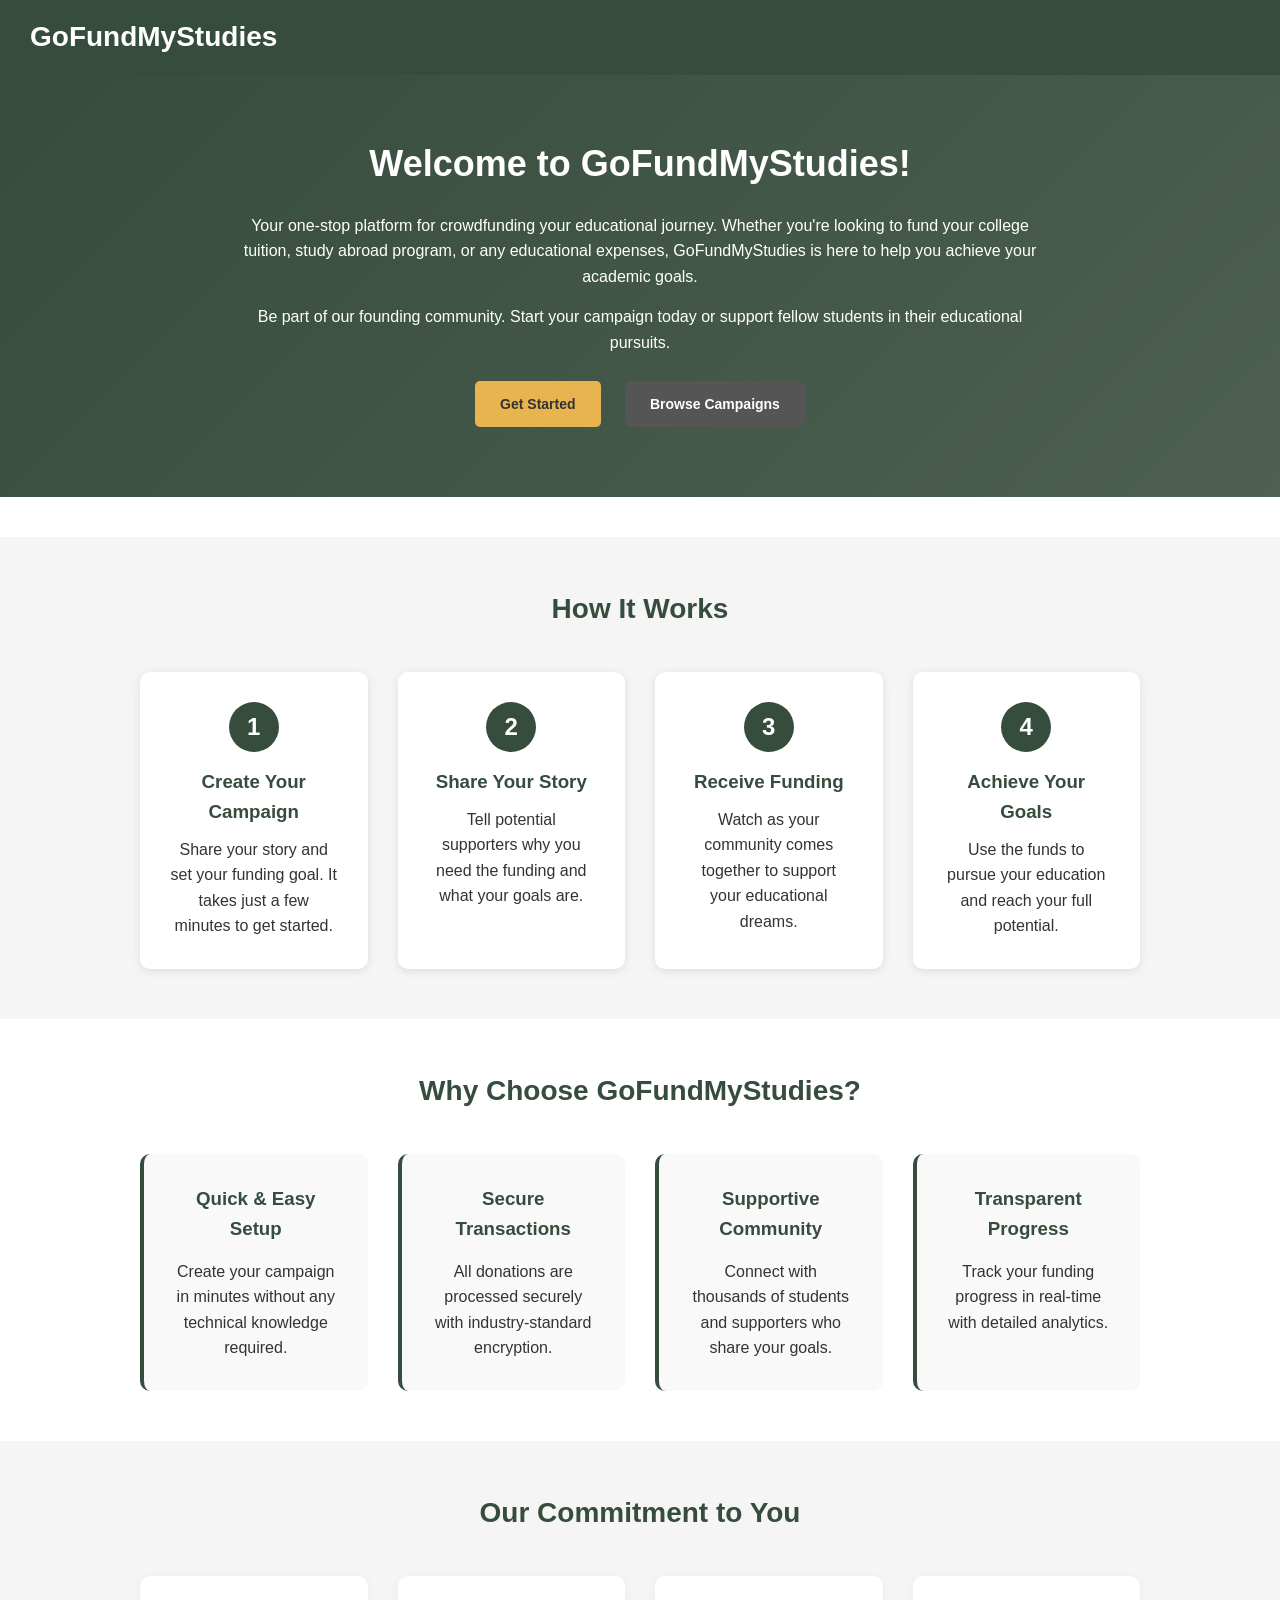
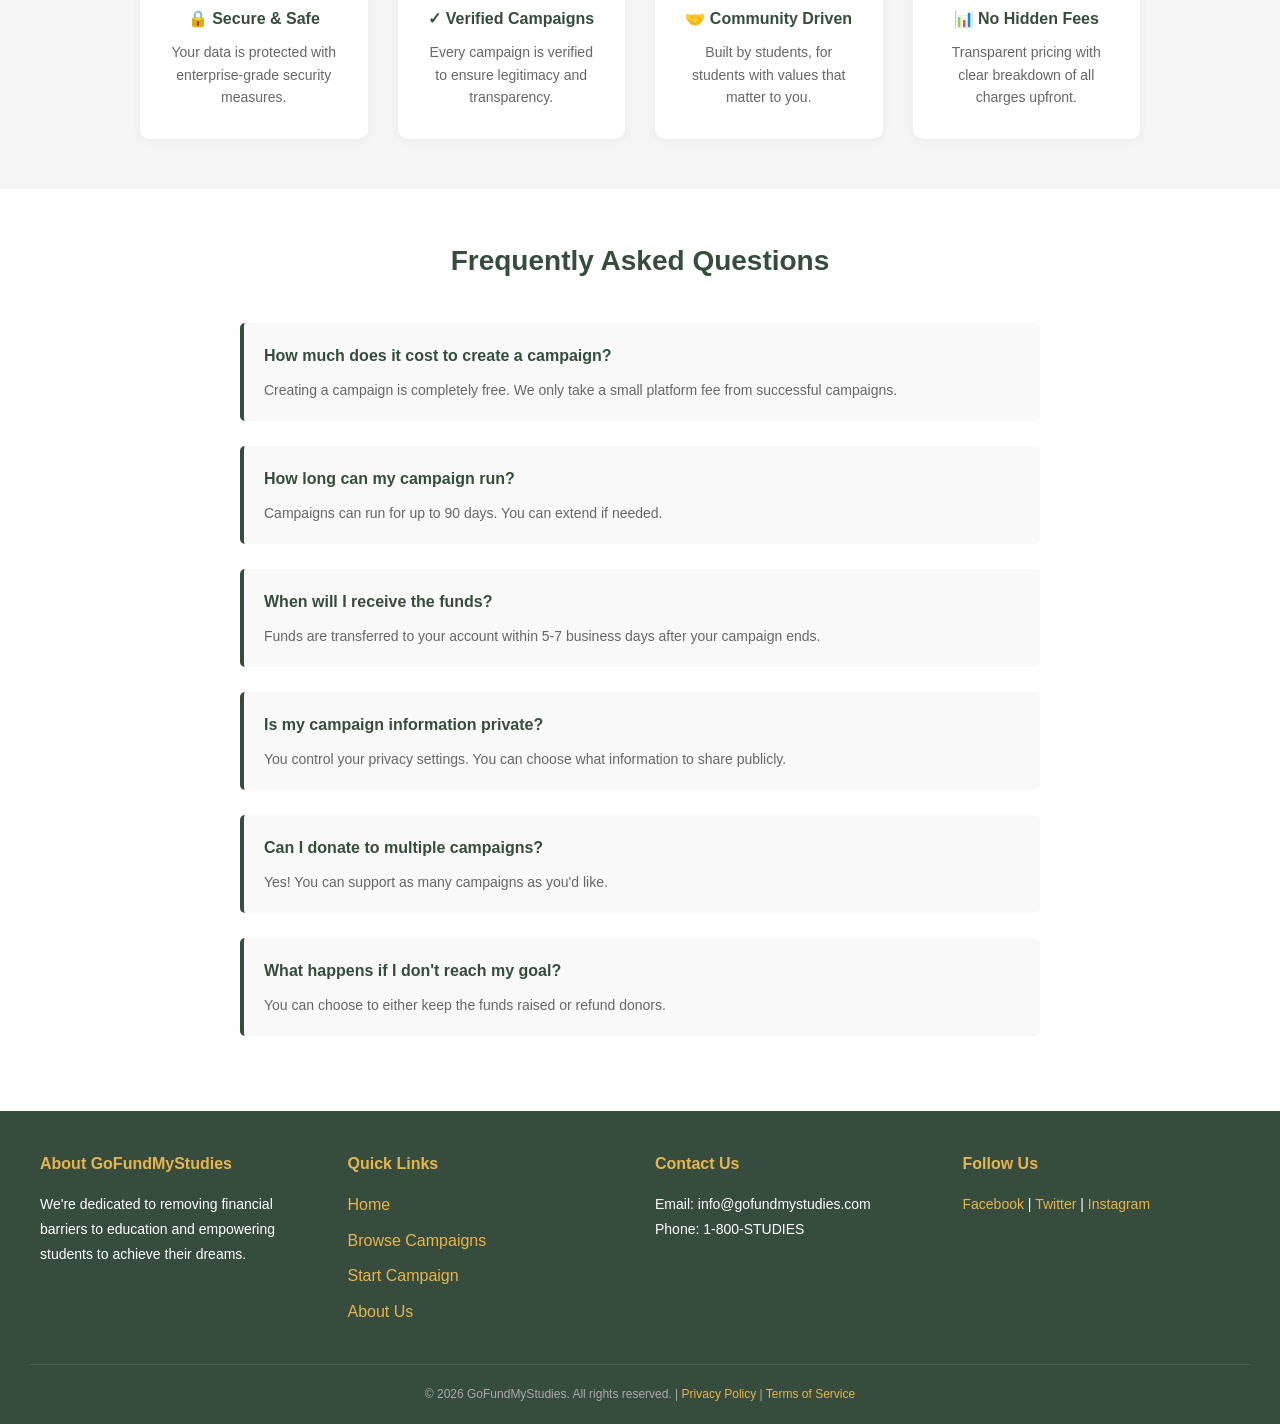
==== index.html @ ec7dfa26 "File restructured for deployment" ====
<!DOCTYPE html>
<html lang="en">
<head>
    <meta charset="UTF-8">
    <meta name="viewport" content="width=device-width, initial-scale=1.0">
    <title>GoFundMyStudies</title>
    <link rel="stylesheet" href="style.css">
</head>
<body>
    <div class="header">
        <h1>GoFundMyStudies</h1>
    </div>

    <!-- Hero Section -->
    <div class="hero">
        <div class="hero-content">
            <h2>Welcome to GoFundMyStudies!</h2>
            <p>Your one-stop platform for crowdfunding your educational journey. Whether you're looking to fund your college tuition, study abroad program, or any educational expenses, GoFundMyStudies is here to help you achieve your academic goals.</p>
            <p>Be part of our founding community. Start your campaign today or support fellow students in their educational pursuits.</p>
            <a href="signup.html" class="signup">Get Started</a>
            <a href="browse.html" class="secondary-btn">Browse Campaigns</a>
        </div>
    </div>

    <!-- How It Works Section -->
    <div class="how-it-works">
        <h2>How It Works</h2>
        <div class="steps-container">
            <div class="step">
                <div class="step-number">1</div>
                <h3>Create Your Campaign</h3>
                <p>Share your story and set your funding goal. It takes just a few minutes to get started.</p>
            </div>
            <div class="step">
                <div class="step-number">2</div>
                <h3>Share Your Story</h3>
                <p>Tell potential supporters why you need the funding and what your goals are.</p>
            </div>
            <div class="step">
                <div class="step-number">3</div>
                <h3>Receive Funding</h3>
                <p>Watch as your community comes together to support your educational dreams.</p>
            </div>
            <div class="step">
                <div class="step-number">4</div>
                <h3>Achieve Your Goals</h3>
                <p>Use the funds to pursue your education and reach your full potential.</p>
            </div>
        </div>
    </div>

    <!-- Features Section -->
    <div class="features">
        <h2>Why Choose GoFundMyStudies?</h2>
        <div class="features-container">
            <div class="feature-card">
                <h3>Quick & Easy Setup</h3>
                <p>Create your campaign in minutes without any technical knowledge required.</p>
            </div>
            <div class="feature-card">
                <h3>Secure Transactions</h3>
                <p>All donations are processed securely with industry-standard encryption.</p>
            </div>
            <div class="feature-card">
                <h3>Supportive Community</h3>
                <p>Connect with thousands of students and supporters who share your goals.</p>
            </div>
            <div class="feature-card">
                <h3>Transparent Progress</h3>
                <p>Track your funding progress in real-time with detailed analytics.</p>
            </div>
        </div>
    </div>

    <!-- Trust Elements Section -->
    <div class="trust-elements">
        <h2>Our Commitment to You</h2>
        <div class="trust-container">
            <div class="trust-item">
                <h3>🔒 Secure & Safe</h3>
                <p>Your data is protected with enterprise-grade security measures.</p>
            </div>
            <div class="trust-item">
                <h3>✓ Verified Campaigns</h3>
                <p>Every campaign is verified to ensure legitimacy and transparency.</p>
            </div>
            <div class="trust-item">
                <h3>🤝 Community Driven</h3>
                <p>Built by students, for students with values that matter to you.</p>
            </div>
            <div class="trust-item">
                <h3>📊 No Hidden Fees</h3>
                <p>Transparent pricing with clear breakdown of all charges upfront.</p>
            </div>
        </div>
    </div>

    <!-- FAQ Section -->
    <div class="faq">
        <h2>Frequently Asked Questions</h2>
        <div class="faq-container">
            <div class="faq-item">
                <h3>How much does it cost to create a campaign?</h3>
                <p>Creating a campaign is completely free. We only take a small platform fee from successful campaigns.</p>
            </div>
            <div class="faq-item">
                <h3>How long can my campaign run?</h3>
                <p>Campaigns can run for up to 90 days. You can extend if needed.</p>
            </div>
            <div class="faq-item">
                <h3>When will I receive the funds?</h3>
                <p>Funds are transferred to your account within 5-7 business days after your campaign ends.</p>
            </div>
            <div class="faq-item">
                <h3>Is my campaign information private?</h3>
                <p>You control your privacy settings. You can choose what information to share publicly.</p>
            </div>
            <div class="faq-item">
                <h3>Can I donate to multiple campaigns?</h3>
                <p>Yes! You can support as many campaigns as you'd like.</p>
            </div>
            <div class="faq-item">
                <h3>What happens if I don't reach my goal?</h3>
                <p>You can choose to either keep the funds raised or refund donors.</p>
            </div>
        </div>
    </div>

    <!-- Footer -->
    <footer class="footer">
        <div class="footer-content">
            <div class="footer-section">
                <h4>About GoFundMyStudies</h4>
                <p>We're dedicated to removing financial barriers to education and empowering students to achieve their dreams.</p>
            </div>
            <div class="footer-section">
                <h4>Quick Links</h4>
                <ul>
                    <li><a href="#home">Home</a></li>
                    <li><a href="browse.html">Browse Campaigns</a></li>
                    <li><a href="signup.html">Start Campaign</a></li>
                    <li><a href="#about">About Us</a></li>
                </ul>
            </div>
            <div class="footer-section">
                <h4>Contact Us</h4>
                <p>Email: info@gofundmystudies.com</p>
                <p>Phone: 1-800-STUDIES</p>
            </div>
            <div class="footer-section">
                <h4>Follow Us</h4>
                <p>
                    <a href="#facebook">Facebook</a> | 
                    <a href="#twitter">Twitter</a> | 
                    <a href="#instagram">Instagram</a>
                </p>
            </div>
        </div>
        <div class="footer-bottom">
            <p>&copy; 2026 GoFundMyStudies. All rights reserved. | <a href="#privacy">Privacy Policy</a> | <a href="#terms">Terms of Service</a></p>
        </div>
    </footer>
</body>
</html>
---- style.css ----
* {
    margin: 0;
    padding: 0;
    box-sizing: border-box;
}

body {
    font-family: 'Segoe UI', Tahoma, Geneva, Verdana, sans-serif;
    line-height: 1.6;
    color: #333;
}

/* Header */
.header {
    background-color: #364c3c;
    color: white;
    padding: 15px 30px;
    text-align: left;
    position: fixed;
    width: 100%;
    top: 0;
    z-index: 1000;
}

.header h1 {
    font-size: 28px;
    margin-bottom: 0;
}

/* Hero Section */
.hero {
    background: linear-gradient(135deg, #364c3c 0%, #4d6052 100%);
    color: white;
    padding: 60px 30px;
    text-align: center;
    margin-bottom: 40px;
    margin-top: 75px;
}

.hero-content h2 {
    font-size: 36px;
    margin-bottom: 20px;
}

.hero-content p {
    font-size: 16px;
    margin-bottom: 15px;
    max-width: 800px;
    margin-left: auto;
    margin-right: auto;
}

.signup, .secondary-btn {
    display: inline-block;
    padding: 12px 25px;
    margin: 10px;
    background-color: #e8b44f;
    color: #333;
    text-decoration: none;
    border-radius: 5px;
    font-weight: bold;
    transition: background-color 0.3s;
    cursor: pointer;
    border: none;
    font-size: 14px;
}

.signup:hover, .secondary-btn:hover {
    background-color: #d4a347;
}

.secondary-btn {
    background-color: #555;
    color: white;
}

.secondary-btn:hover {
    background-color: #777;
}

/* How It Works Section */
.how-it-works {
    background-color: #f5f5f5;
    padding: 50px 30px;
    text-align: center;
}

.how-it-works h2 {
    font-size: 28px;
    margin-bottom: 40px;
    color: #364c3c;
}

.steps-container {
    display: grid;
    grid-template-columns: repeat(auto-fit, minmax(200px, 1fr));
    gap: 30px;
    max-width: 1000px;
    margin: 0 auto;
}

.step {
    background: white;
    padding: 30px;
    border-radius: 10px;
    box-shadow: 0 2px 10px rgba(0,0,0,0.1);
    transition: transform 0.3s;
}

.step:hover {
    transform: translateY(-5px);
}

.step-number {
    background-color: #364c3c;
    color: white;
    width: 50px;
    height: 50px;
    border-radius: 50%;
    display: flex;
    align-items: center;
    justify-content: center;
    margin: 0 auto 15px;
    font-weight: bold;
    font-size: 24px;
}

.step h3 {
    color: #364c3c;
    margin-bottom: 10px;
}

/* Features Section */
.features {
    padding: 50px 30px;
    background-color: white;
    text-align: center;
}

.features h2 {
    font-size: 28px;
    margin-bottom: 40px;
    color: #364c3c;
}

.features-container {
    display: grid;
    grid-template-columns: repeat(auto-fit, minmax(220px, 1fr));
    gap: 30px;
    max-width: 1000px;
    margin: 0 auto;
}

.feature-card {
    background-color: #f9f9f9;
    padding: 30px;
    border-radius: 10px;
    border-left: 4px solid #364c3c;
    transition: transform 0.3s;
}

.feature-card:hover {
    transform: translateX(5px);
}

.feature-card h3 {
    color: #364c3c;
    margin-bottom: 15px;
}

/* Statistics Section */
.statistics {
    background-color: #364c3c;
    color: white;
    padding: 50px 30px;
    display: grid;
    grid-template-columns: repeat(auto-fit, minmax(200px, 1fr));
    gap: 30px;
    text-align: center;
}

.stat-box h3 {
    font-size: 36px;
    margin-bottom: 10px;
    color: #e8b44f;
}

.stat-box p {
    font-size: 16px;
}

/* Featured Campaigns Section */
.featured-campaigns {
    padding: 50px 30px;
    background-color: #f5f5f5;
    text-align: center;
}

.featured-campaigns h2 {
    font-size: 28px;
    margin-bottom: 40px;
    color: #364c3c;
}

.campaigns-container {
    display: grid;
    grid-template-columns: repeat(auto-fit, minmax(300px, 1fr));
    gap: 30px;
    max-width: 1000px;
    margin: 0 auto;
}

.campaign-card {
    background: white;
    padding: 25px;
    border-radius: 10px;
    box-shadow: 0 2px 10px rgba(0,0,0,0.1);
    text-align: left;
}

.campaign-image {
    font-size: 50px;
    text-align: center;
    margin-bottom: 15px;
}

.campaign-card h3 {
    color: #364c3c;
    margin-bottom: 10px;
}

.campaign-goal {
    color: #666;
    font-size: 14px;
    margin-bottom: 10px;
}

.progress-bar {
    width: 100%;
    height: 10px;
    background-color: #e0e0e0;
    border-radius: 5px;
    overflow: hidden;
    margin-bottom: 8px;
}

.progress {
    height: 100%;
    background-color: #364c3c;
    border-radius: 5px;
}

.progress-text {
    font-size: 12px;
    color: #666;
    margin-bottom: 10px;
}

.campaign-description {
    color: #555;
    font-size: 14px;
}

/* Testimonials Section */
.testimonials {
    padding: 50px 30px;
    background-color: white;
    text-align: center;
}

.testimonials h2 {
    font-size: 28px;
    margin-bottom: 40px;
    color: #364c3c;
}

.testimonials-container {
    display: grid;
    grid-template-columns: repeat(auto-fit, minmax(280px, 1fr));
    gap: 30px;
    max-width: 1000px;
    margin: 0 auto;
}

.testimonial-card {
    background-color: #f9f9f9;
    padding: 25px;
    border-radius: 10px;
    border-top: 4px solid #e8b44f;
}

.testimonial-text {
    color: #555;
    font-style: italic;
    margin-bottom: 15px;
    font-size: 14px;
}

.testimonial-author {
    color: #364c3c;
    font-weight: bold;
    font-size: 14px;
}

/* Trust Elements Section */
.trust-elements {
    padding: 50px 30px;
    background-color: #f5f5f5;
    text-align: center;
}

.trust-elements h2 {
    font-size: 28px;
    margin-bottom: 40px;
    color: #364c3c;
}

.trust-container {
    display: grid;
    grid-template-columns: repeat(auto-fit, minmax(220px, 1fr));
    gap: 30px;
    max-width: 1000px;
    margin: 0 auto;
}

.trust-item {
    background: white;
    padding: 30px;
    border-radius: 10px;
    box-shadow: 0 2px 10px rgba(0,0,0,0.05);
}

.trust-item h3 {
    color: #364c3c;
    margin-bottom: 10px;
    font-size: 16px;
}

.trust-item p {
    color: #666;
    font-size: 14px;
}

/* FAQ Section */
.faq {
    padding: 50px 30px;
    background-color: white;
}

.faq h2 {
    font-size: 28px;
    margin-bottom: 40px;
    color: #364c3c;
    text-align: center;
}

.faq-container {
    max-width: 800px;
    margin: 0 auto;
}

.faq-item {
    margin-bottom: 25px;
    padding: 20px;
    background-color: #f9f9f9;
    border-radius: 5px;
    border-left: 4px solid #364c3c;
}

.faq-item h3 {
    color: #364c3c;
    margin-bottom: 10px;
    font-size: 16px;
}

.faq-item p {
    color: #666;
    font-size: 14px;
}

/* Footer */
.footer {
    background-color: #364c3c;
    color: white;
    padding: 40px 30px 20px;
}

.footer-content {
    display: grid;
    grid-template-columns: repeat(auto-fit, minmax(220px, 1fr));
    gap: 30px;
    max-width: 1200px;
    margin: 0 auto 30px;
}

.footer-section h4 {
    margin-bottom: 15px;
    color: #e8b44f;
}

.footer-section p {
    font-size: 14px;
    line-height: 1.8;
}

.footer-section ul {
    list-style: none;
}

.footer-section ul li {
    margin-bottom: 10px;
}

.footer-section a {
    color: #e8b44f;
    text-decoration: none;
    transition: color 0.3s;
}

.footer-section a:hover {
    color: white;
}

.footer-bottom {
    border-top: 1px solid #4d6052;
    padding-top: 20px;
    text-align: center;
    font-size: 12px;
    color: #aaa;
}

.footer-bottom a {
    color: #e8b44f;
    text-decoration: none;
}

.footer-bottom a:hover {
    color: white;
}

/* Responsive Design */
@media (max-width: 768px) {
    .header {
        padding: 15px;
    }

    .login, .browse {
        position: static;
        margin: 5px;
        display: inline-block;
    }

    .hero-content h2 {
        font-size: 24px;
    }

    .signup, .secondary-btn {
        display: block;
        margin: 10px auto;
    }

    .steps-container,
    .features-container,
    .campaigns-container,
    .testimonials-container,
    .trust-container {
        grid-template-columns: 1fr;
    }

    .statistics {
        grid-template-columns: 1fr 1fr;
    }
}
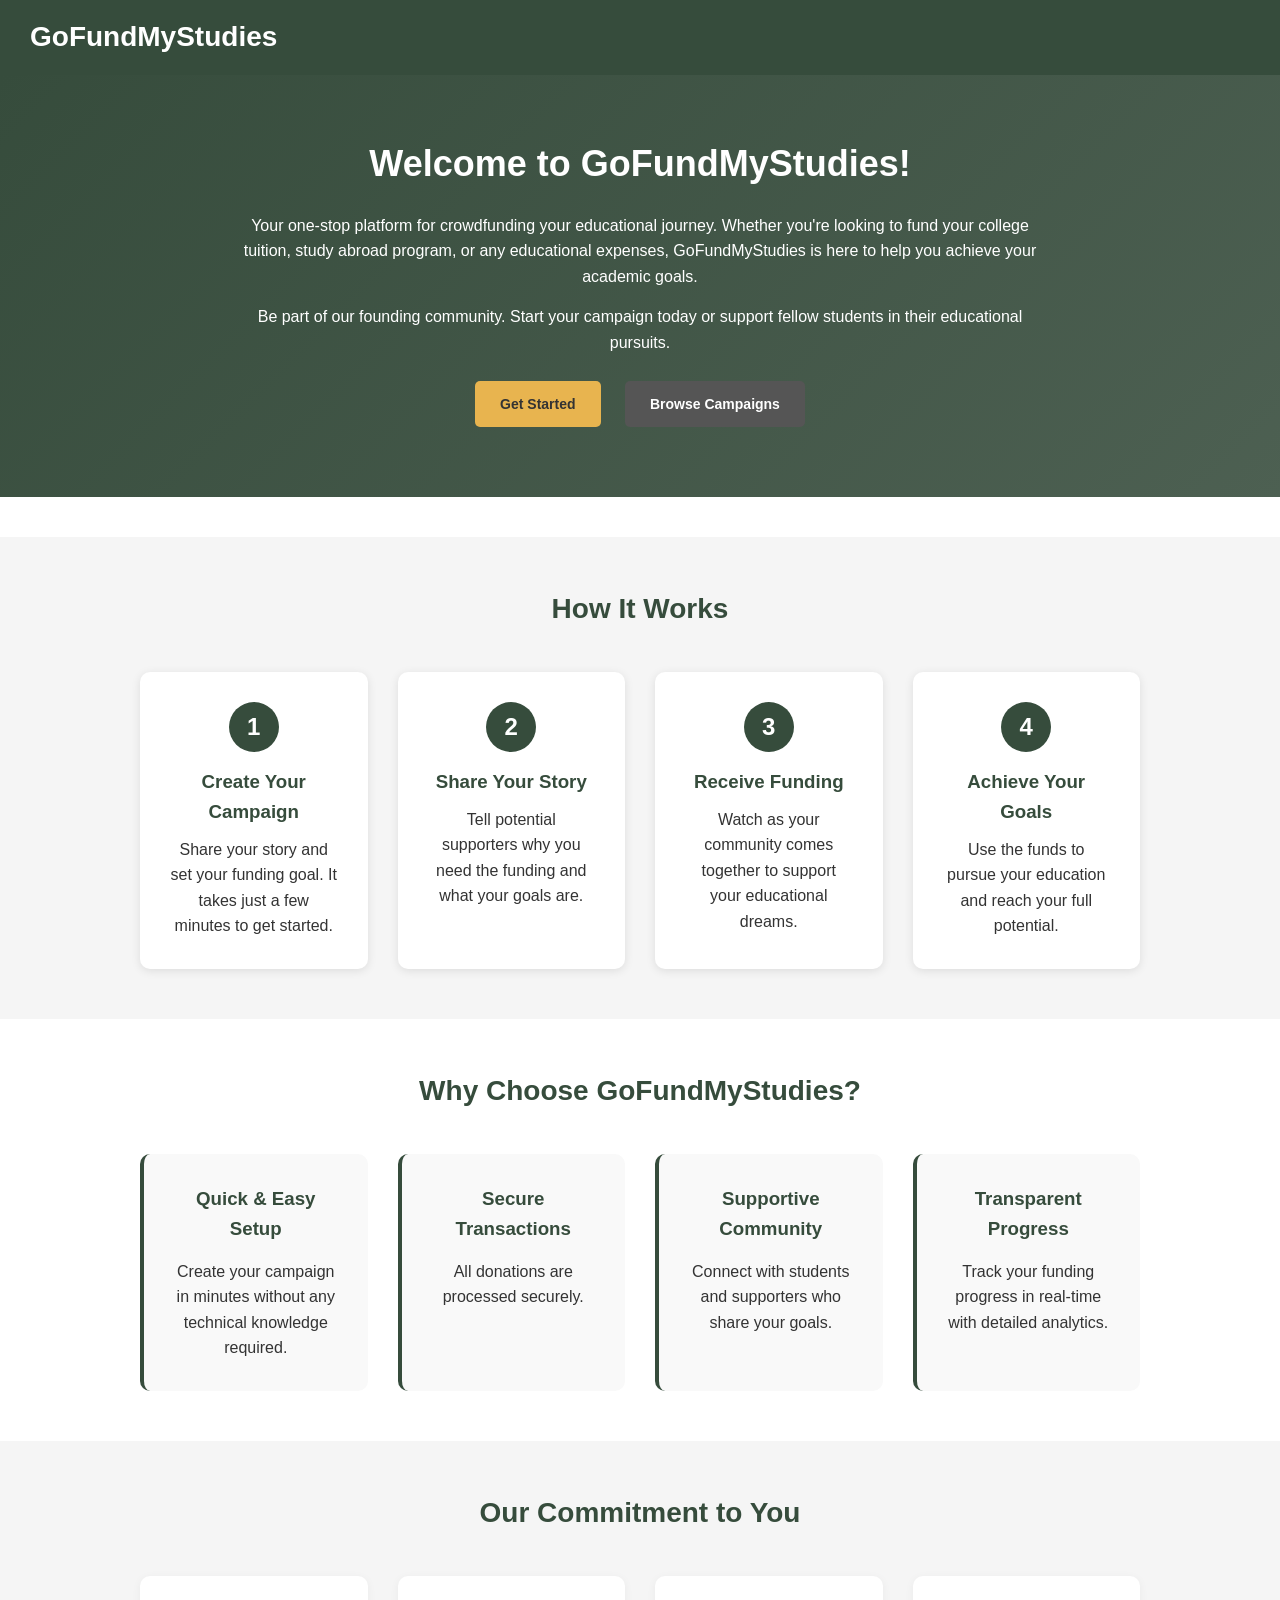
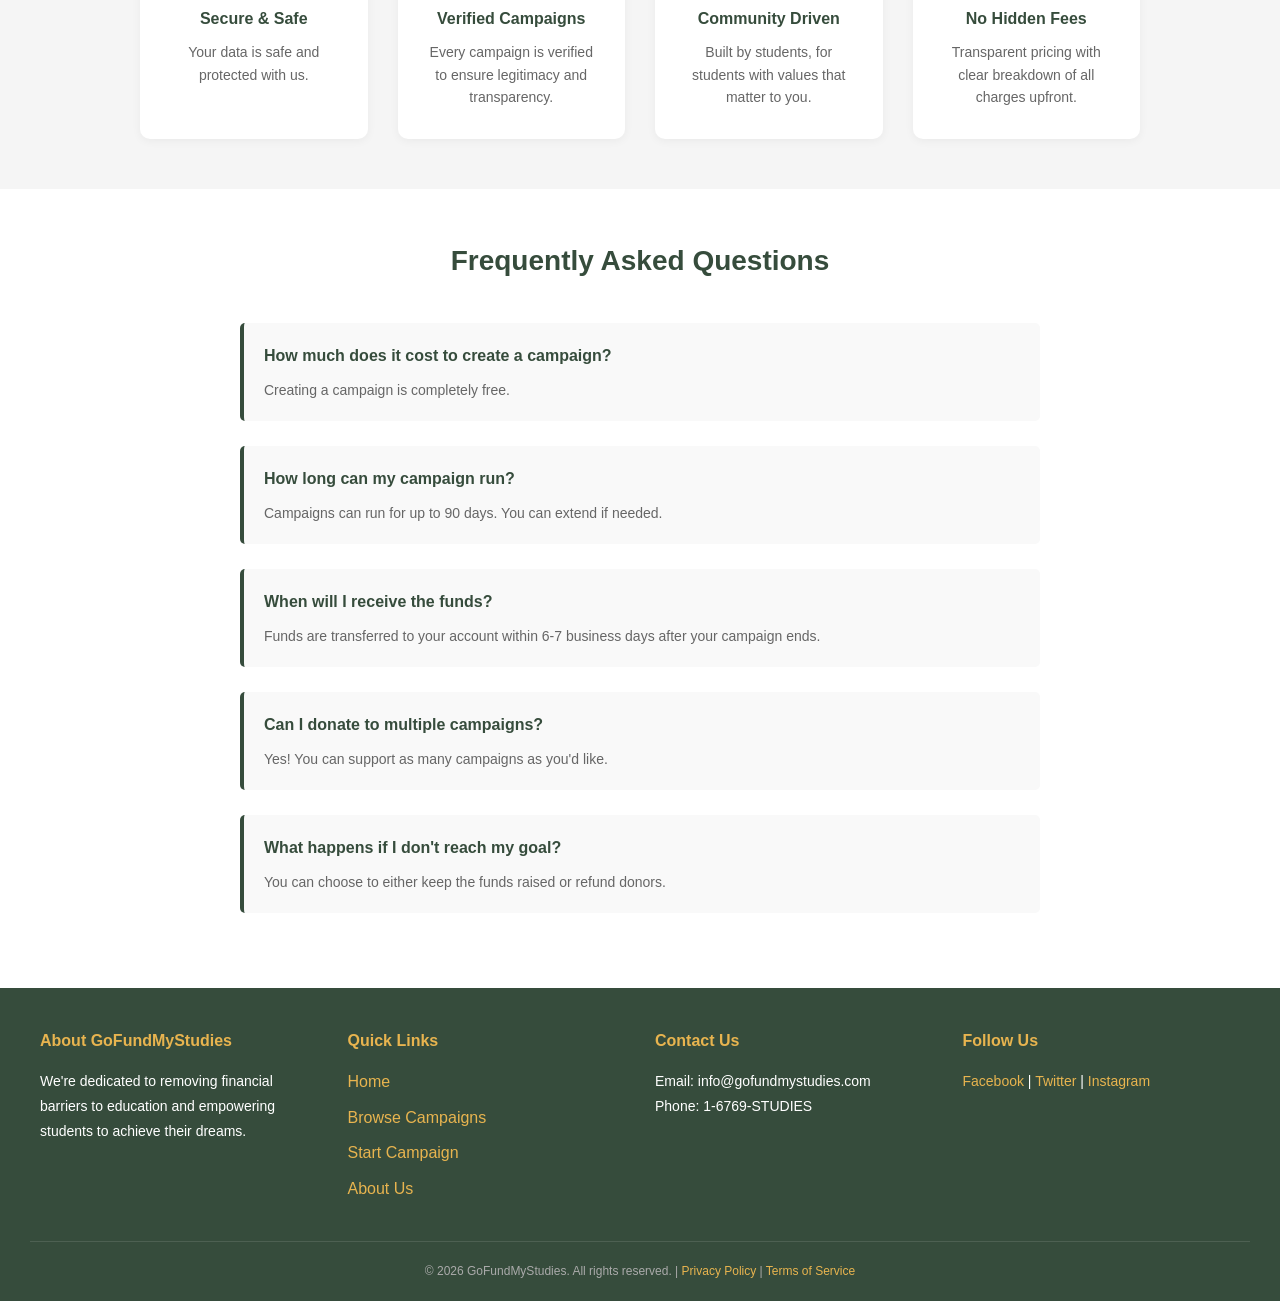
==== commit 705267a3: "Minor adjustments" ====
--- a/index.html
+++ b/index.html
@@ -11,7 +11,6 @@
         <h1>GoFundMyStudies</h1>
     </div>
 
-    <!-- Hero Section -->
     <div class="hero">
         <div class="hero-content">
             <h2>Welcome to GoFundMyStudies!</h2>
@@ -22,7 +21,6 @@
         </div>
     </div>
 
-    <!-- How It Works Section -->
     <div class="how-it-works">
         <h2>How It Works</h2>
         <div class="steps-container">
@@ -49,7 +47,6 @@
         </div>
     </div>
 
-    <!-- Features Section -->
     <div class="features">
         <h2>Why Choose GoFundMyStudies?</h2>
         <div class="features-container">
@@ -59,11 +56,11 @@
             </div>
             <div class="feature-card">
                 <h3>Secure Transactions</h3>
-                <p>All donations are processed securely with industry-standard encryption.</p>
+                <p>All donations are processed securely.</p>
             </div>
             <div class="feature-card">
                 <h3>Supportive Community</h3>
-                <p>Connect with thousands of students and supporters who share your goals.</p>
+                <p>Connect with students and supporters who share your goals.</p>
             </div>
             <div class="feature-card">
                 <h3>Transparent Progress</h3>
@@ -72,36 +69,34 @@
         </div>
     </div>
 
-    <!-- Trust Elements Section -->
     <div class="trust-elements">
         <h2>Our Commitment to You</h2>
         <div class="trust-container">
             <div class="trust-item">
-                <h3>🔒 Secure & Safe</h3>
-                <p>Your data is protected with enterprise-grade security measures.</p>
+                <h3>Secure & Safe</h3>
+                <p>Your data is safe and protected with us.</p>
             </div>
             <div class="trust-item">
-                <h3>✓ Verified Campaigns</h3>
+                <h3>Verified Campaigns</h3>
                 <p>Every campaign is verified to ensure legitimacy and transparency.</p>
             </div>
             <div class="trust-item">
-                <h3>🤝 Community Driven</h3>
+                <h3>Community Driven</h3>
                 <p>Built by students, for students with values that matter to you.</p>
             </div>
             <div class="trust-item">
-                <h3>📊 No Hidden Fees</h3>
+                <h3>No Hidden Fees</h3>
                 <p>Transparent pricing with clear breakdown of all charges upfront.</p>
             </div>
         </div>
     </div>
 
-    <!-- FAQ Section -->
     <div class="faq">
         <h2>Frequently Asked Questions</h2>
         <div class="faq-container">
             <div class="faq-item">
                 <h3>How much does it cost to create a campaign?</h3>
-                <p>Creating a campaign is completely free. We only take a small platform fee from successful campaigns.</p>
+                <p>Creating a campaign is completely free.</p>
             </div>
             <div class="faq-item">
                 <h3>How long can my campaign run?</h3>
@@ -109,11 +104,7 @@
             </div>
             <div class="faq-item">
                 <h3>When will I receive the funds?</h3>
-                <p>Funds are transferred to your account within 5-7 business days after your campaign ends.</p>
-            </div>
-            <div class="faq-item">
-                <h3>Is my campaign information private?</h3>
-                <p>You control your privacy settings. You can choose what information to share publicly.</p>
+                <p>Funds are transferred to your account within 6-7 business days after your campaign ends.</p>
             </div>
             <div class="faq-item">
                 <h3>Can I donate to multiple campaigns?</h3>
@@ -126,7 +117,6 @@
         </div>
     </div>
 
-    <!-- Footer -->
     <footer class="footer">
         <div class="footer-content">
             <div class="footer-section">
@@ -145,7 +135,7 @@
             <div class="footer-section">
                 <h4>Contact Us</h4>
                 <p>Email: info@gofundmystudies.com</p>
-                <p>Phone: 1-800-STUDIES</p>
+                <p>Phone: 1-6769-STUDIES</p>
             </div>
             <div class="footer-section">
                 <h4>Follow Us</h4>
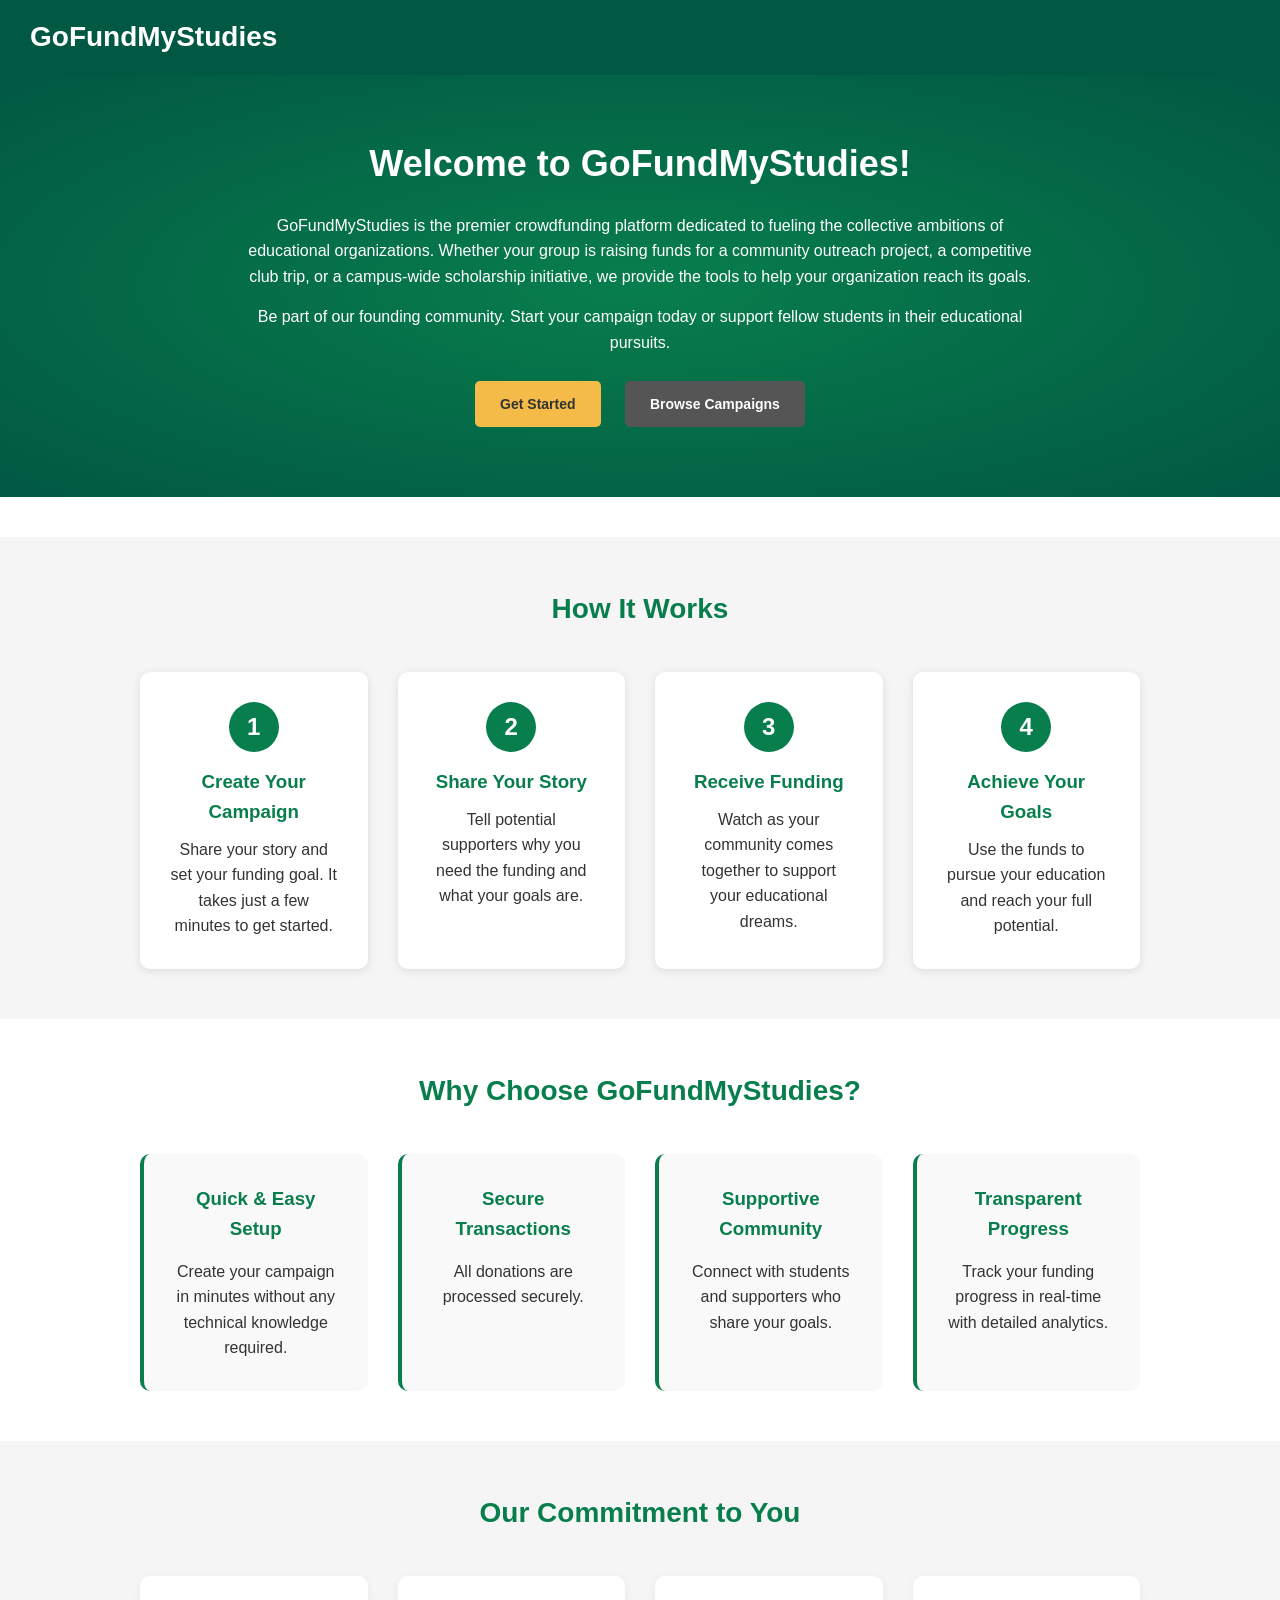
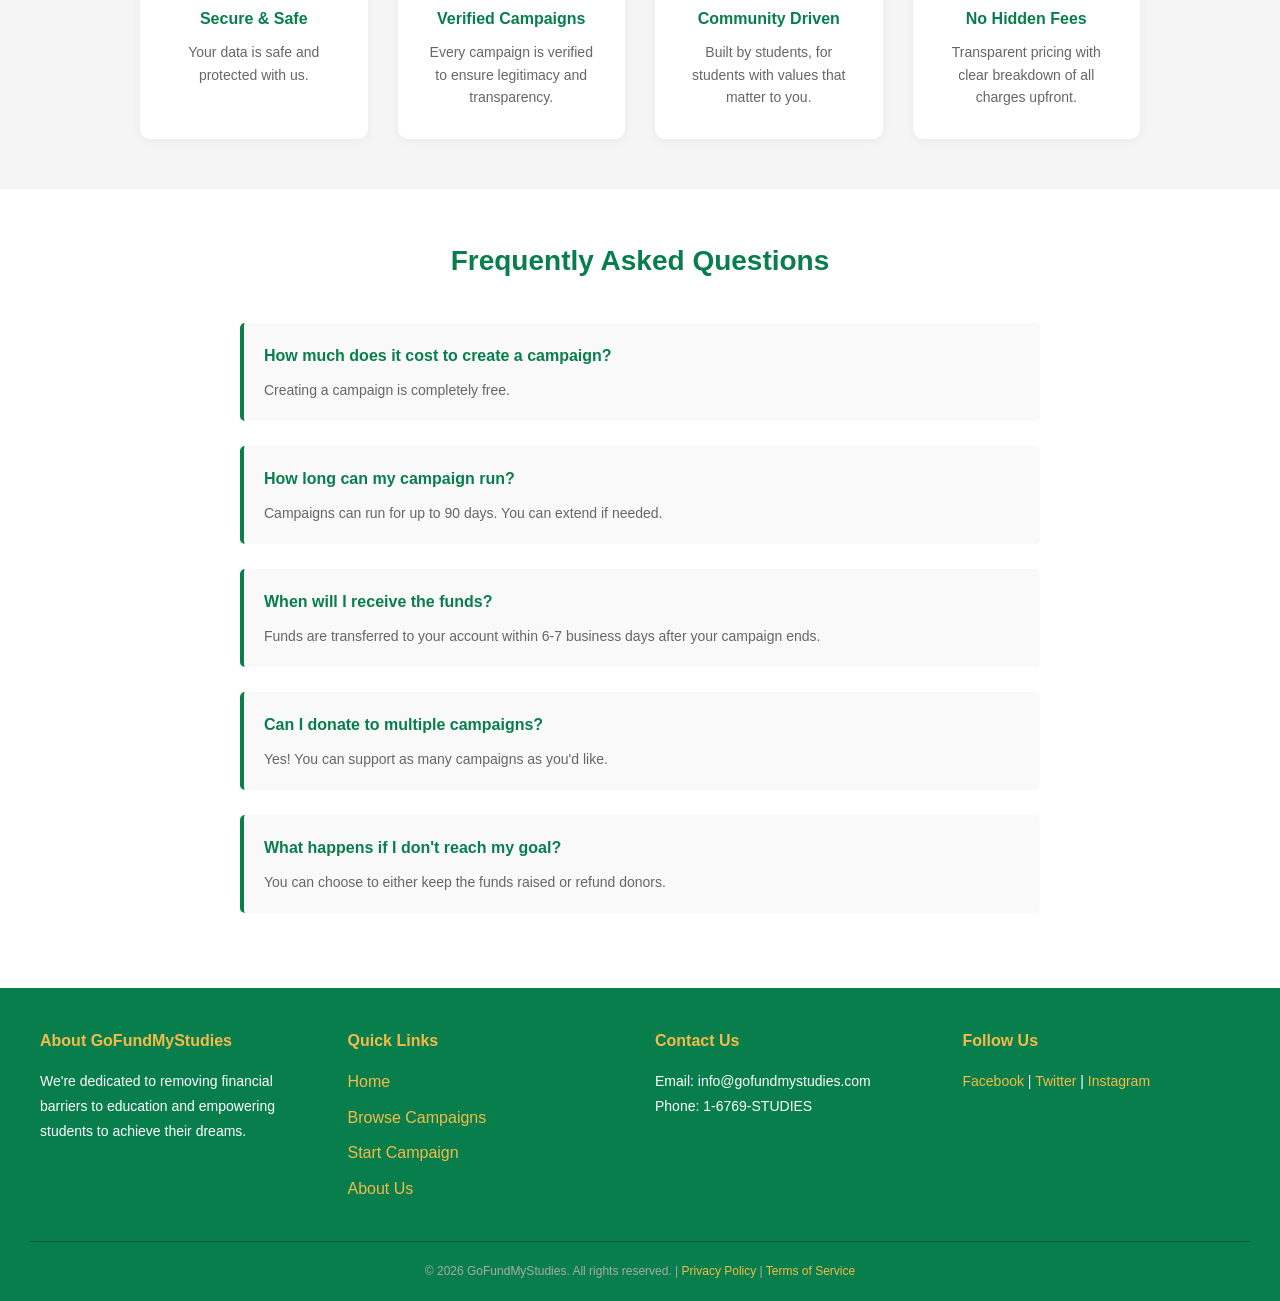
==== commit 6a05b6fe: "Refactor code structure for improved readability and maintainability" ====
--- a/index.html
+++ b/index.html
@@ -14,7 +14,7 @@
     <div class="hero">
         <div class="hero-content">
             <h2>Welcome to GoFundMyStudies!</h2>
-            <p>Your one-stop platform for crowdfunding your educational journey. Whether you're looking to fund your college tuition, study abroad program, or any educational expenses, GoFundMyStudies is here to help you achieve your academic goals.</p>
+            <p>GoFundMyStudies is the premier crowdfunding platform dedicated to fueling the collective ambitions of educational organizations. Whether your group is raising funds for a community outreach project, a competitive club trip, or a campus-wide scholarship initiative, we provide the tools to help your organization reach its goals.</p>
             <p>Be part of our founding community. Start your campaign today or support fellow students in their educational pursuits.</p>
             <a href="signup.html" class="signup">Get Started</a>
             <a href="browse.html" class="secondary-btn">Browse Campaigns</a>
--- a/style.css
+++ b/style.css
@@ -1,3 +1,20 @@
+:root {
+    --color-primary: #087E4C;
+    --color-primary-dark: #015843;
+    --color-secondary: #f4bb49;
+    --color-secondary-dark: #9b7733;
+    --color-dark: #333;
+    --color-light: #ffffff;
+    --color-input: #dfdede;
+    --color-muted: #666666;
+    --color-surface: #f5f5f5;
+    --color-surface-alt: #f9f9f9;
+    --color-border: #e0e0e0;
+    --color-footer-text: #aaaaaa;
+    --color-button-alt: #555555;
+    --color-button-alt-hover: #777777;
+}
+
 * {
     margin: 0;
     padding: 0;
@@ -5,15 +22,15 @@
 }
 
 body {
-    font-family: 'Segoe UI', Tahoma, Geneva, Verdana, sans-serif;
+    font-family: 'Segoe UI', Tahoma, Verdana, sans-serif;
     line-height: 1.6;
-    color: #333;
+    color: var(--color-dark);
 }
 
 /* Header */
 .header {
-    background-color: #364c3c;
-    color: white;
+    background-color: var(--color-primary-dark);
+    color: var(--color-light);
     padding: 15px 30px;
     text-align: left;
     position: fixed;
@@ -29,8 +46,8 @@
 
 /* Hero Section */
 .hero {
-    background: linear-gradient(135deg, #364c3c 0%, #4d6052 100%);
-    color: white;
+     background-image: radial-gradient(var(--color-primary), var(--color-primary-dark));
+    color: var(--color-light);
     padding: 60px 30px;
     text-align: center;
     margin-bottom: 40px;
@@ -54,8 +71,8 @@
     display: inline-block;
     padding: 12px 25px;
     margin: 10px;
-    background-color: #e8b44f;
-    color: #333;
+    background-color: var(--color-secondary);
+    color: var(--color-dark);
     text-decoration: none;
     border-radius: 5px;
     font-weight: bold;
@@ -66,21 +83,21 @@
 }
 
 .signup:hover, .secondary-btn:hover {
-    background-color: #d4a347;
+    background-color: var(--color-secondary-dark);
 }
 
 .secondary-btn {
-    background-color: #555;
-    color: white;
+    background-color: var(--color-button-alt);
+    color: var(--color-light);
 }
 
 .secondary-btn:hover {
-    background-color: #777;
+    background-color: var(--color-button-alt-hover);
 }
 
 /* How It Works Section */
 .how-it-works {
-    background-color: #f5f5f5;
+    background-color: var(--color-surface);
     padding: 50px 30px;
     text-align: center;
 }
@@ -88,7 +105,7 @@
 .how-it-works h2 {
     font-size: 28px;
     margin-bottom: 40px;
-    color: #364c3c;
+    color: var(--color-primary);
 }
 
 .steps-container {
@@ -100,7 +117,7 @@
 }
 
 .step {
-    background: white;
+    background: var(--color-light);
     padding: 30px;
     border-radius: 10px;
     box-shadow: 0 2px 10px rgba(0,0,0,0.1);
@@ -112,8 +129,8 @@
 }
 
 .step-number {
-    background-color: #364c3c;
-    color: white;
+    background-color: var(--color-primary);
+    color: var(--color-light);
     width: 50px;
     height: 50px;
     border-radius: 50%;
@@ -126,21 +143,21 @@
 }
 
 .step h3 {
-    color: #364c3c;
+    color: var(--color-primary);
     margin-bottom: 10px;
 }
 
 /* Features Section */
 .features {
     padding: 50px 30px;
-    background-color: white;
+    background-color: var(--color-light);
     text-align: center;
 }
 
 .features h2 {
     font-size: 28px;
     margin-bottom: 40px;
-    color: #364c3c;
+    color: var(--color-primary);
 }
 
 .features-container {
@@ -152,10 +169,10 @@
 }
 
 .feature-card {
-    background-color: #f9f9f9;
+    background-color: var(--color-surface-alt);
     padding: 30px;
     border-radius: 10px;
-    border-left: 4px solid #364c3c;
+    border-left: 4px solid var(--color-primary);
     transition: transform 0.3s;
 }
 
@@ -164,14 +181,14 @@
 }
 
 .feature-card h3 {
-    color: #364c3c;
+    color: var(--color-primary);
     margin-bottom: 15px;
 }
 
 /* Statistics Section */
 .statistics {
-    background-color: #364c3c;
-    color: white;
+    background-color: var(--color-primary);
+    color: var(--color-light);
     padding: 50px 30px;
     display: grid;
     grid-template-columns: repeat(auto-fit, minmax(200px, 1fr));
@@ -182,7 +199,7 @@
 .stat-box h3 {
     font-size: 36px;
     margin-bottom: 10px;
-    color: #e8b44f;
+    color: var(--color-secondary);
 }
 
 .stat-box p {
@@ -192,14 +209,14 @@
 /* Featured Campaigns Section */
 .featured-campaigns {
     padding: 50px 30px;
-    background-color: #f5f5f5;
+    background-color: var(--color-surface);
     text-align: center;
 }
 
 .featured-campaigns h2 {
     font-size: 28px;
     margin-bottom: 40px;
-    color: #364c3c;
+    color: var(--color-primary);
 }
 
 .campaigns-container {
@@ -211,7 +228,7 @@
 }
 
 .campaign-card {
-    background: white;
+    background: var(--color-light);
     padding: 25px;
     border-radius: 10px;
     box-shadow: 0 2px 10px rgba(0,0,0,0.1);
@@ -225,12 +242,12 @@
 }
 
 .campaign-card h3 {
-    color: #364c3c;
+    color: var(--color-primary);
     margin-bottom: 10px;
 }
 
 .campaign-goal {
-    color: #666;
+    color: var(--color-muted);
     font-size: 14px;
     margin-bottom: 10px;
 }
@@ -238,7 +255,7 @@
 .progress-bar {
     width: 100%;
     height: 10px;
-    background-color: #e0e0e0;
+    background-color: var(--color-border);
     border-radius: 5px;
     overflow: hidden;
     margin-bottom: 8px;
@@ -246,32 +263,32 @@
 
 .progress {
     height: 100%;
-    background-color: #364c3c;
+    background-color: var(--color-primary);
     border-radius: 5px;
 }
 
 .progress-text {
     font-size: 12px;
-    color: #666;
+    color: var(--color-muted);
     margin-bottom: 10px;
 }
 
 .campaign-description {
-    color: #555;
+    color: var(--color-button-alt);
     font-size: 14px;
 }
 
 /* Testimonials Section */
 .testimonials {
     padding: 50px 30px;
-    background-color: white;
+    background-color: var(--color-light);
     text-align: center;
 }
 
 .testimonials h2 {
     font-size: 28px;
     margin-bottom: 40px;
-    color: #364c3c;
+    color: var(--color-primary);
 }
 
 .testimonials-container {
@@ -283,21 +300,21 @@
 }
 
 .testimonial-card {
-    background-color: #f9f9f9;
+    background-color: var(--color-surface-alt);
     padding: 25px;
     border-radius: 10px;
-    border-top: 4px solid #e8b44f;
+    border-top: 4px solid var(--color-secondary);
 }
 
 .testimonial-text {
-    color: #555;
+    color: var(--color-button-alt);
     font-style: italic;
     margin-bottom: 15px;
     font-size: 14px;
 }
 
 .testimonial-author {
-    color: #364c3c;
+    color: var(--color-primary);
     font-weight: bold;
     font-size: 14px;
 }
@@ -305,14 +322,14 @@
 /* Trust Elements Section */
 .trust-elements {
     padding: 50px 30px;
-    background-color: #f5f5f5;
+    background-color: var(--color-surface);
     text-align: center;
 }
 
 .trust-elements h2 {
     font-size: 28px;
     margin-bottom: 40px;
-    color: #364c3c;
+    color: var(--color-primary);
 }
 
 .trust-container {
@@ -324,33 +341,33 @@
 }
 
 .trust-item {
-    background: white;
+    background: var(--color-light);
     padding: 30px;
     border-radius: 10px;
     box-shadow: 0 2px 10px rgba(0,0,0,0.05);
 }
 
 .trust-item h3 {
-    color: #364c3c;
+    color: var(--color-primary);
     margin-bottom: 10px;
     font-size: 16px;
 }
 
 .trust-item p {
-    color: #666;
+    color: var(--color-muted);
     font-size: 14px;
 }
 
 /* FAQ Section */
 .faq {
     padding: 50px 30px;
-    background-color: white;
+    background-color: var(--color-light);
 }
 
 .faq h2 {
     font-size: 28px;
     margin-bottom: 40px;
-    color: #364c3c;
+    color: var(--color-primary);
     text-align: center;
 }
 
@@ -362,26 +379,26 @@
 .faq-item {
     margin-bottom: 25px;
     padding: 20px;
-    background-color: #f9f9f9;
+    background-color: var(--color-surface-alt);
     border-radius: 5px;
-    border-left: 4px solid #364c3c;
+    border-left: 4px solid var(--color-primary);
 }
 
 .faq-item h3 {
-    color: #364c3c;
+    color: var(--color-primary);
     margin-bottom: 10px;
     font-size: 16px;
 }
 
 .faq-item p {
-    color: #666;
+    color: var(--color-muted);
     font-size: 14px;
 }
 
 /* Footer */
 .footer {
-    background-color: #364c3c;
-    color: white;
+    background-color: var(--color-primary);
+    color: var(--color-light);
     padding: 40px 30px 20px;
 }
 
@@ -395,7 +412,7 @@
 
 .footer-section h4 {
     margin-bottom: 15px;
-    color: #e8b44f;
+    color: var(--color-secondary);
 }
 
 .footer-section p {
@@ -412,30 +429,30 @@
 }
 
 .footer-section a {
-    color: #e8b44f;
+    color: var(--color-secondary);
     text-decoration: none;
     transition: color 0.3s;
 }
 
 .footer-section a:hover {
-    color: white;
+    color: var(--color-light);
 }
 
 .footer-bottom {
-    border-top: 1px solid #4d6052;
+    border-top: 1px solid var(--color-primary-dark);
     padding-top: 20px;
     text-align: center;
     font-size: 12px;
-    color: #aaa;
+    color: var(--color-footer-text);
 }
 
 .footer-bottom a {
-    color: #e8b44f;
+    color: var(--color-secondary);
     text-decoration: none;
 }
 
 .footer-bottom a:hover {
-    color: white;
+    color: var(--color-light);
 }
 
 /* Responsive Design */
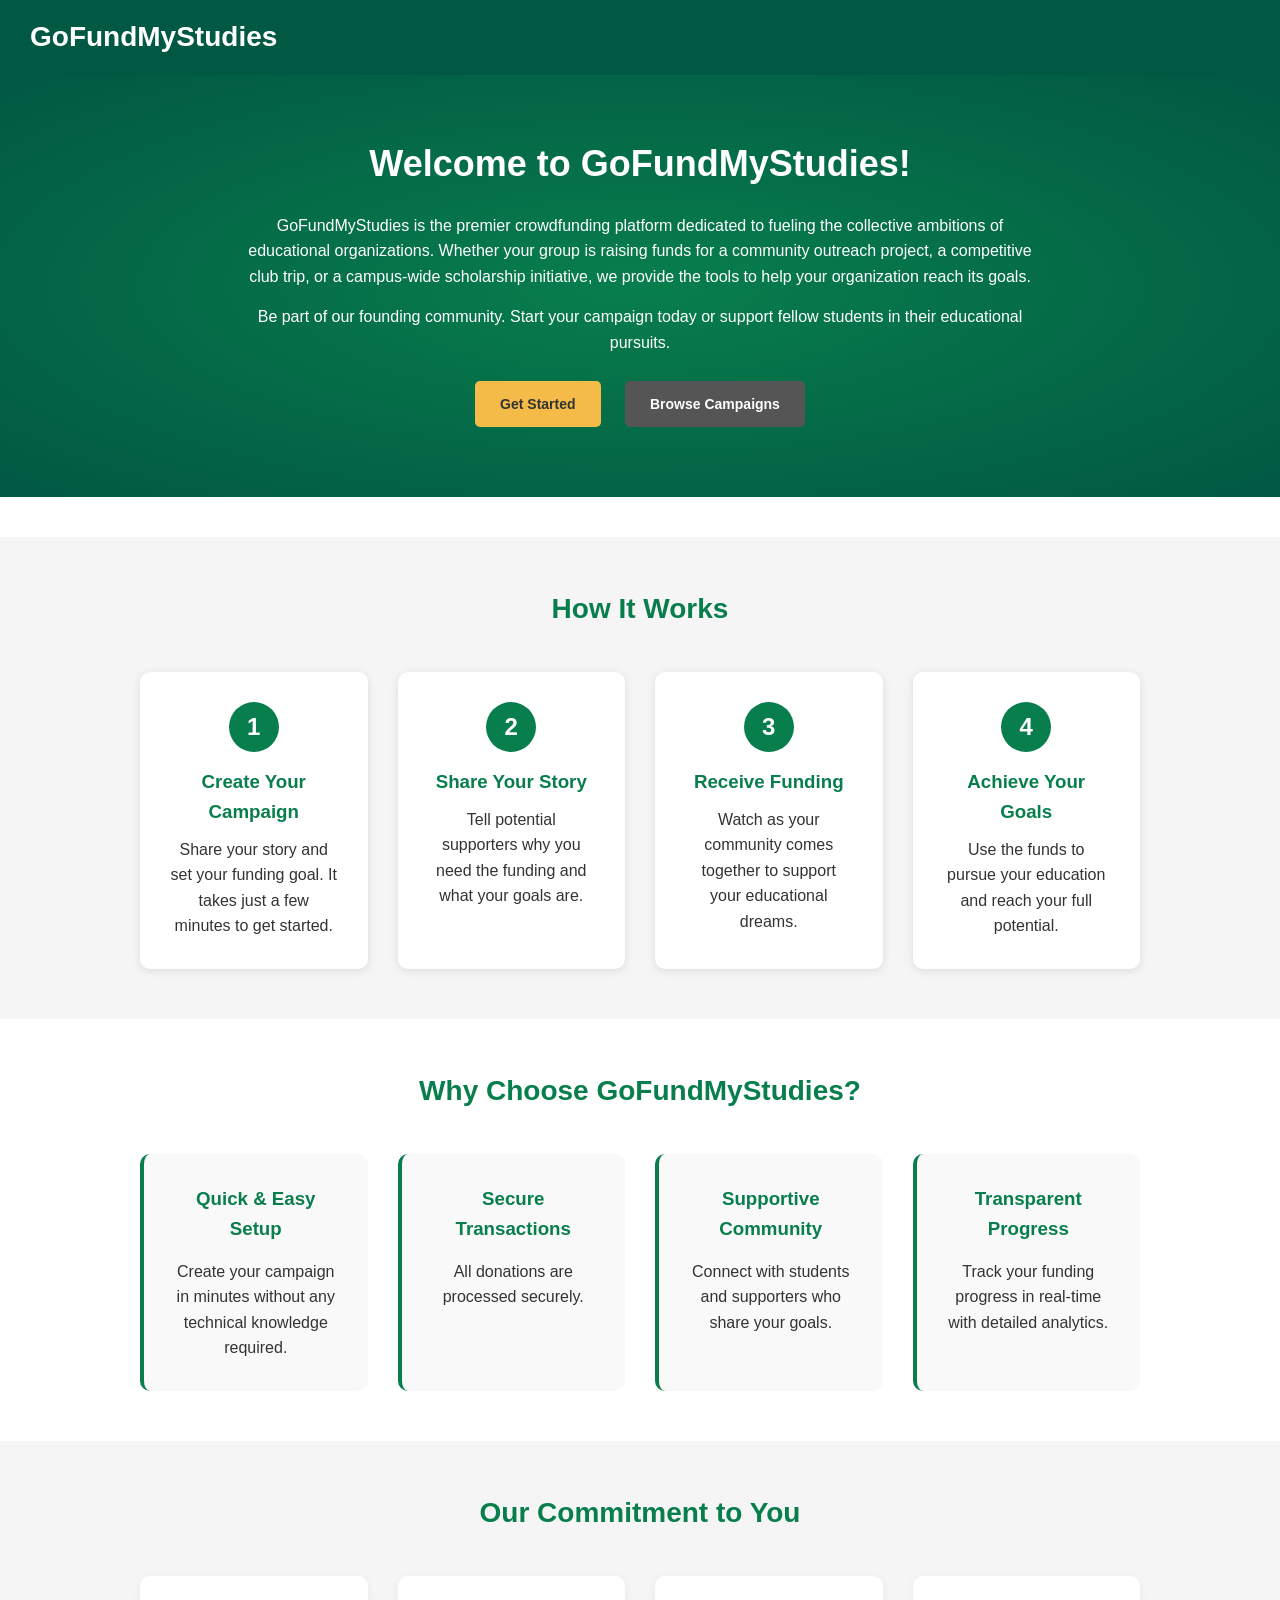
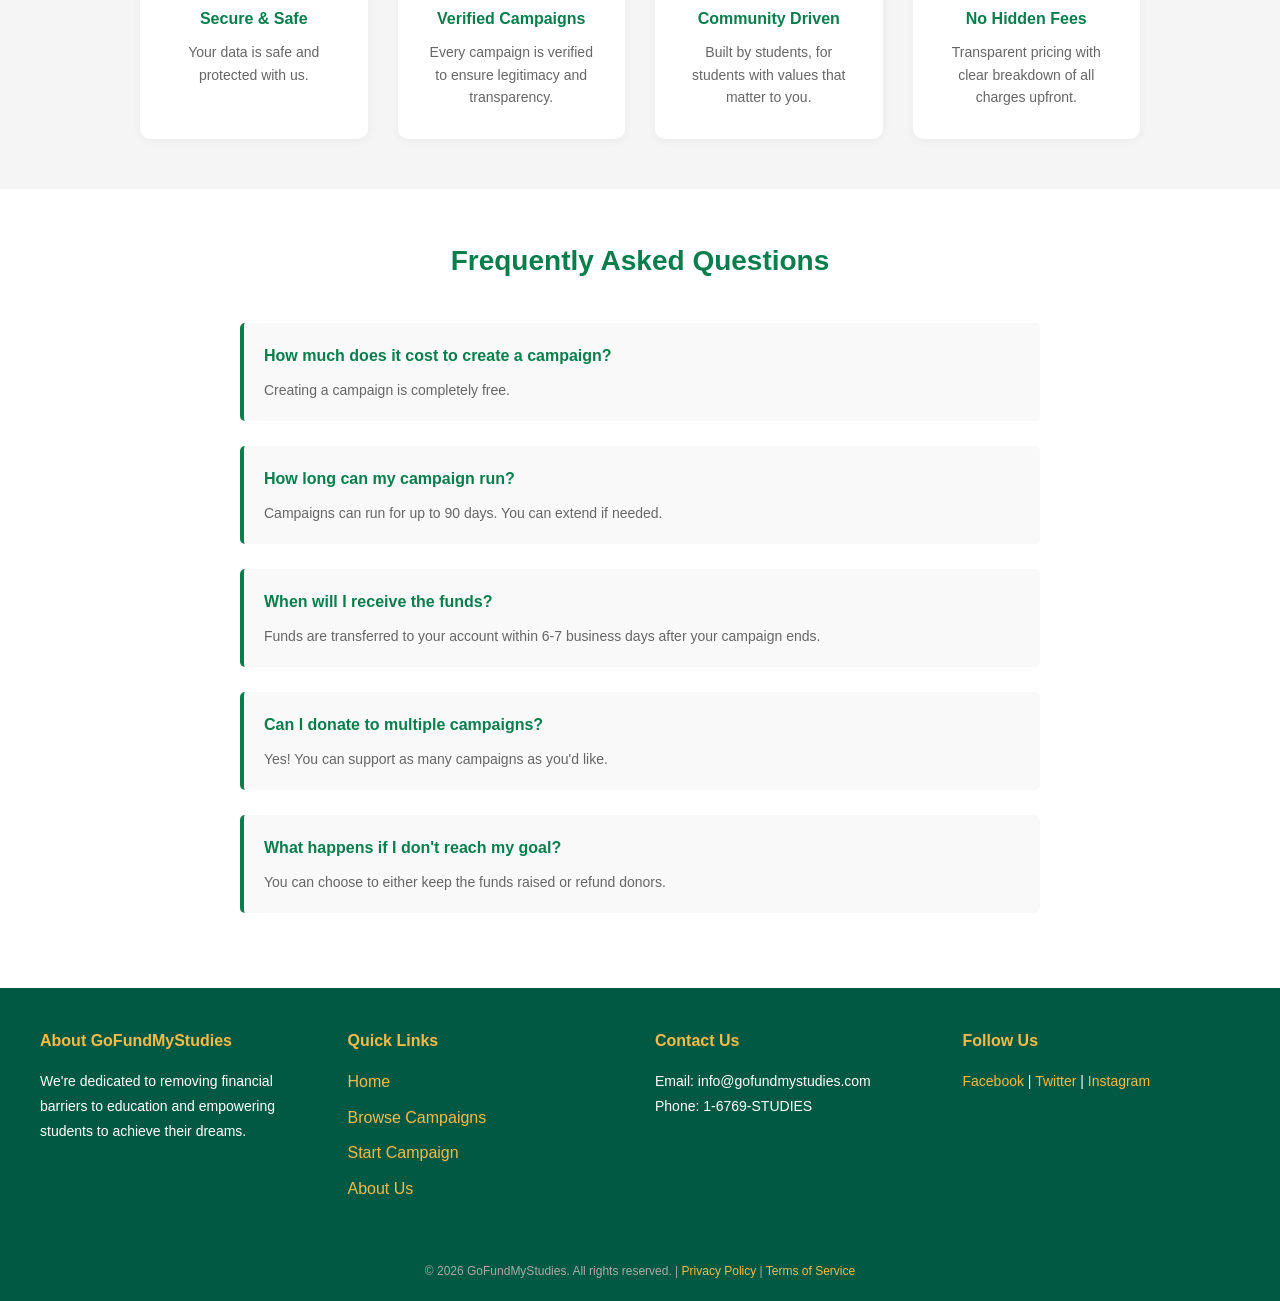
==== commit 29398022: "Small changes" ====
--- a/index.html
+++ b/index.html
@@ -8,7 +8,7 @@
 </head>
 <body>
     <div class="header">
-        <h1>GoFundMyStudies</h1>
+        <h1><a href="index.html" style="color:inherit;text-decoration:none;">GoFundMyStudies</a></h1>
     </div>
 
     <div class="hero">
@@ -16,7 +16,7 @@
             <h2>Welcome to GoFundMyStudies!</h2>
             <p>GoFundMyStudies is the premier crowdfunding platform dedicated to fueling the collective ambitions of educational organizations. Whether your group is raising funds for a community outreach project, a competitive club trip, or a campus-wide scholarship initiative, we provide the tools to help your organization reach its goals.</p>
             <p>Be part of our founding community. Start your campaign today or support fellow students in their educational pursuits.</p>
-            <a href="signup.html" class="signup">Get Started</a>
+            <a href="signup.html" class="signup" id="getStartedBtn">Get Started</a>
             <a href="browse.html" class="secondary-btn">Browse Campaigns</a>
         </div>
     </div>
@@ -152,3 +152,19 @@
     </footer>
 </body>
 </html>
+
+<script>
+        document.addEventListener("DOMContentLoaded", function() {
+            const currentUser = localStorage.getItem('currentUser');
+            const getStartedBtn = document.getElementById('getStartedBtn');
+
+            if (currentUser) {
+                const userData = JSON.parse(currentUser);
+                
+                getStartedBtn.href = "dashboard.html";
+                getStartedBtn.textContent = "Go to Dashboard";
+                
+            }
+        });
+    </script>
+</body>
--- a/style.css
+++ b/style.css
@@ -37,11 +37,15 @@
     width: 100%;
     top: 0;
     z-index: 1000;
+    display: flex;
+    justify-content: space-between;
+    align-items: center;
 }
 
 .header h1 {
     font-size: 28px;
     margin-bottom: 0;
+    font: Verdana;
 }
 
 /* Hero Section */
@@ -185,27 +189,6 @@
     margin-bottom: 15px;
 }
 
-/* Statistics Section */
-.statistics {
-    background-color: var(--color-primary);
-    color: var(--color-light);
-    padding: 50px 30px;
-    display: grid;
-    grid-template-columns: repeat(auto-fit, minmax(200px, 1fr));
-    gap: 30px;
-    text-align: center;
-}
-
-.stat-box h3 {
-    font-size: 36px;
-    margin-bottom: 10px;
-    color: var(--color-secondary);
-}
-
-.stat-box p {
-    font-size: 16px;
-}
-
 /* Featured Campaigns Section */
 .featured-campaigns {
     padding: 50px 30px;
@@ -397,7 +380,7 @@
 
 /* Footer */
 .footer {
-    background-color: var(--color-primary);
+    background-color: var(--color-primary-dark);
     color: var(--color-light);
     padding: 40px 30px 20px;
 }
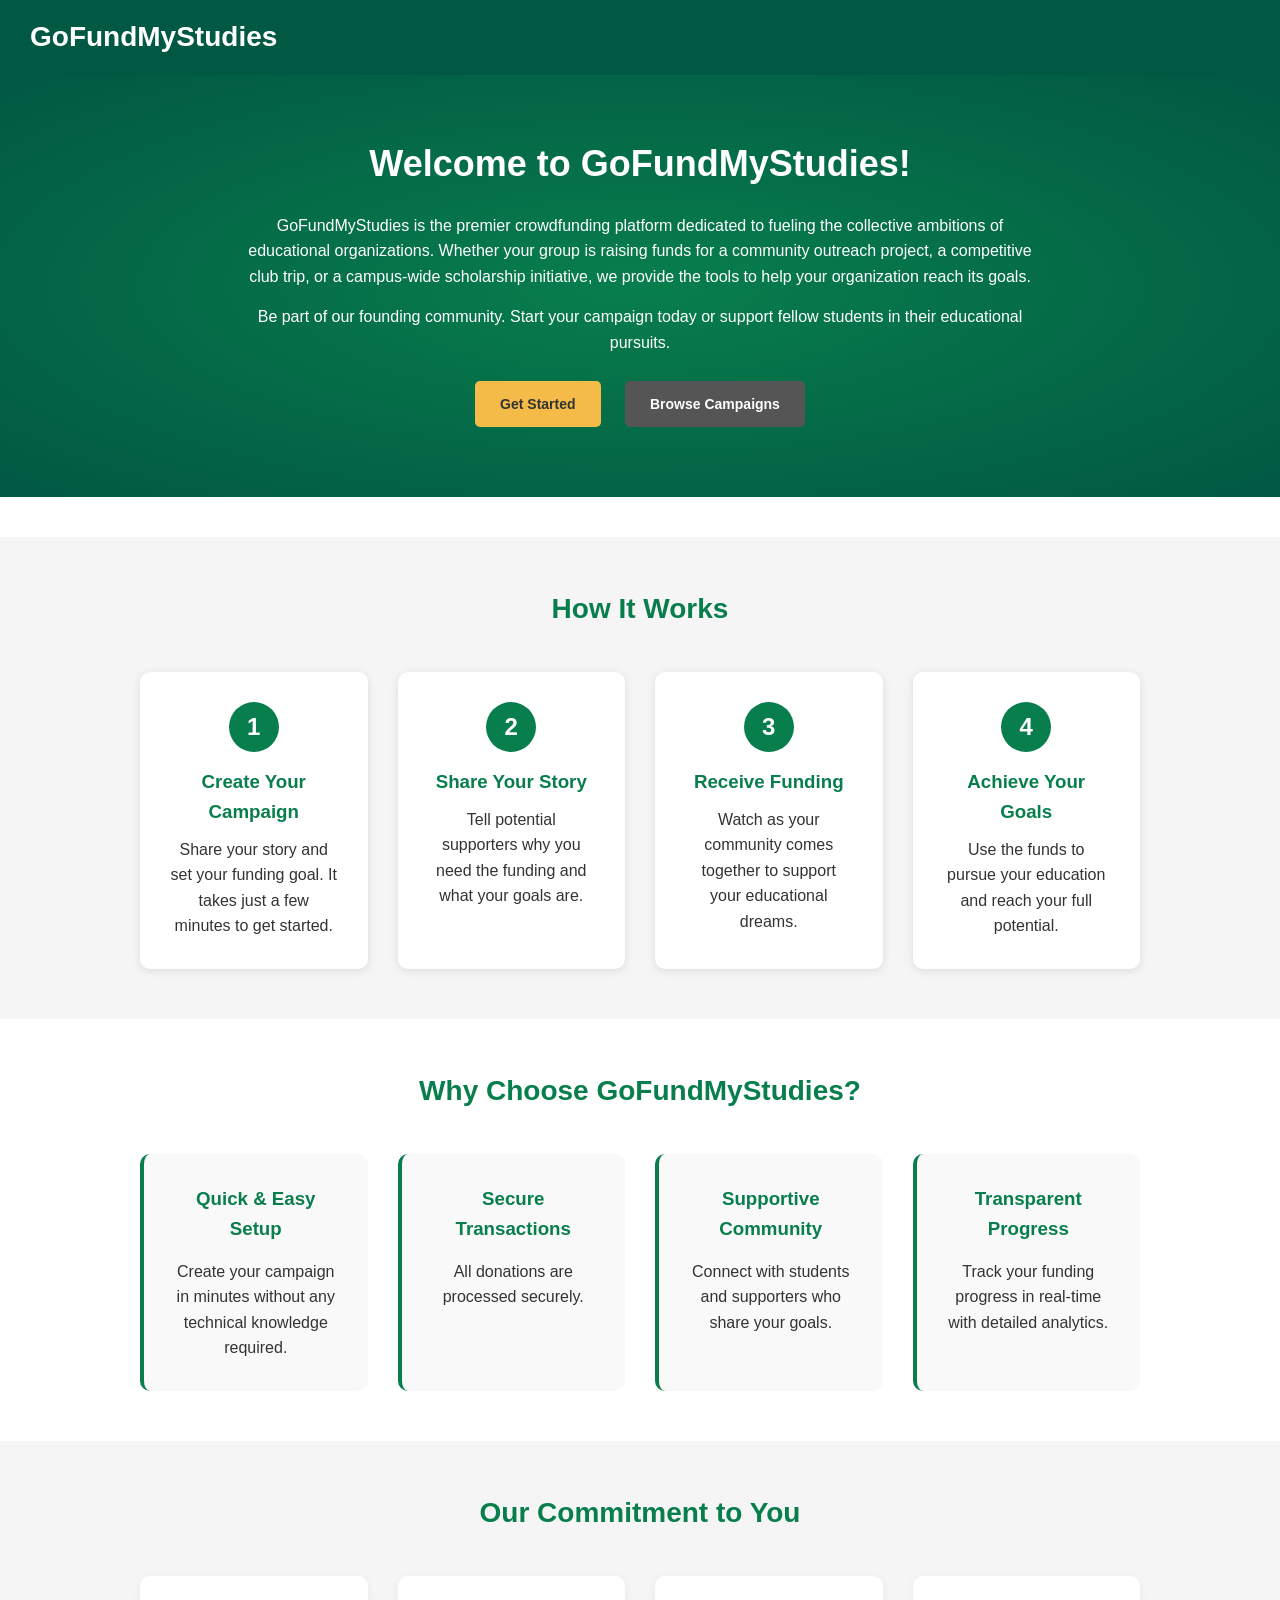
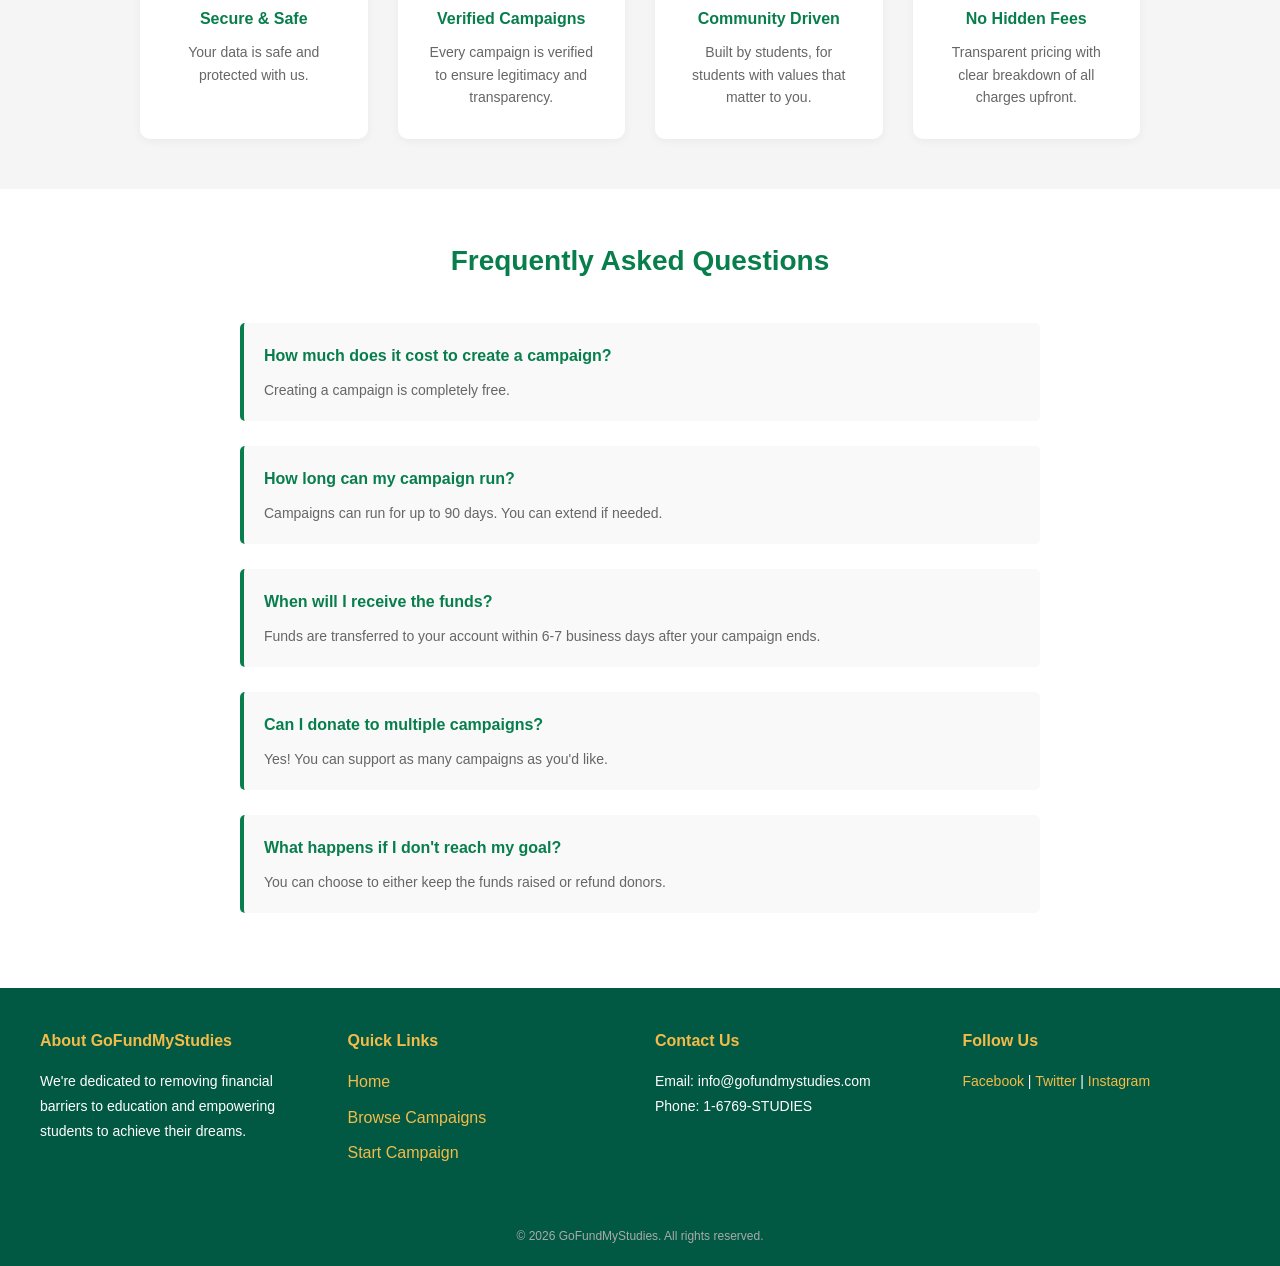
==== commit c8923f89: "Minor changes" ====
--- a/index.html
+++ b/index.html
@@ -129,7 +129,6 @@
                     <li><a href="#home">Home</a></li>
                     <li><a href="browse.html">Browse Campaigns</a></li>
                     <li><a href="signup.html">Start Campaign</a></li>
-                    <li><a href="#about">About Us</a></li>
                 </ul>
             </div>
             <div class="footer-section">
@@ -147,7 +146,7 @@
             </div>
         </div>
         <div class="footer-bottom">
-            <p>&copy; 2026 GoFundMyStudies. All rights reserved. | <a href="#privacy">Privacy Policy</a> | <a href="#terms">Terms of Service</a></p>
+            <p>&copy; 2026 GoFundMyStudies. All rights reserved.</p>
         </div>
     </footer>
 </body>
